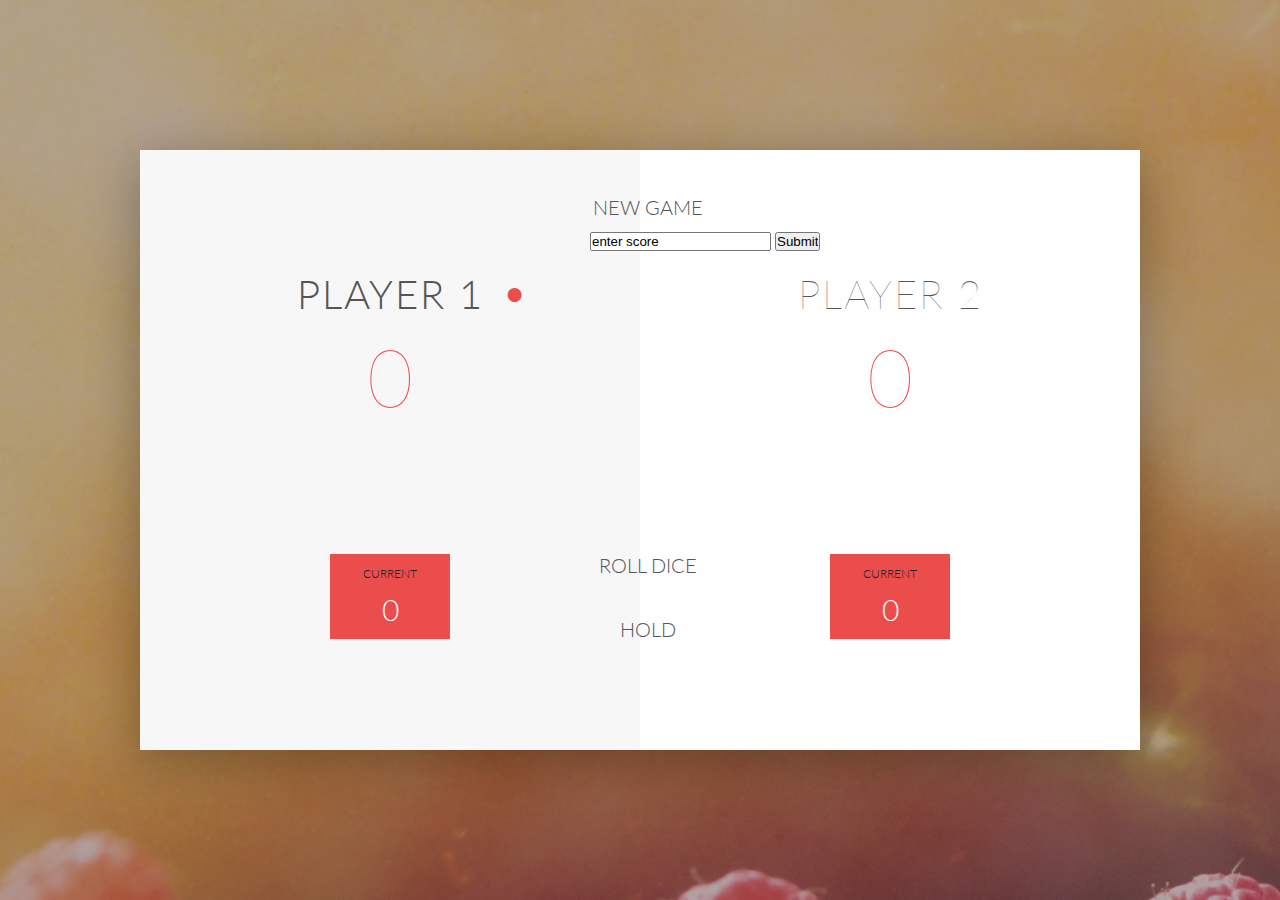
==== 4-DOM-Pig-Game/index.html @ 97829d2d "Move id to div for entire form input." ====
<!DOCTYPE html>
<html lang="en">
    <head>
        <meta charset="UTF-8">
        <link href="https://fonts.googleapis.com/css?family=Lato:100,300,600" rel="stylesheet" type="text/css">
        <link href="http://code.ionicframework.com/ionicons/2.0.1/css/ionicons.min.css" rel="stylesheet" type="text/css">
        <link type="text/css" rel="stylesheet" href="style.css">
        
        <title>Pig Game</title>
    </head>

    <body>
        <div class="wrapper clearfix">
            <div class="player-0-panel active">
                <div class="player-name" id="name-0">Player 1</div>
                <div class="player-score" id="score-0">43</div>
                <div class="player-current-box">
                    <div class="player-current-label">Current</div>
                    <div class="player-current-score" id="current-0">11</div>
                </div>
            </div>
            
            <div class="player-1-panel">
                <div class="player-name" id="name-1">Player 2</div>
                <div class="player-score" id="score-1">72</div>
                <div class="player-current-box">
                    <div class="player-current-label">Current</div>
                    <div class="player-current-score" id="current-1">0</div>
                </div>
            </div>
            
            <button class="btn-new"><i class="ion-ios-plus-outline"></i>New game</button>
            <div id="winningScore">
                <form action="">
                    <input type="text" name="winScore" value="enter score">
                    <input type="submit" value="Submit">
                </form>
            </div>
            <button class="btn-roll"><i class="ion-ios-loop"></i>Roll dice</button>
            <button class="btn-hold"><i class="ion-ios-download-outline"></i>Hold</button>
            
            <img src="dice-5.png" alt="Dice" class="dice">
        </div>
        
        <script src="app.js"></script>
    </body>
</html>
---- 4-DOM-Pig-Game/style.css ----
/**********************************************
*** GENERAL
**********************************************/

* {
    margin: 0;
    padding: 0;
    box-sizing: border-box;
    
}

.clearfix::after {
    content: "";
    display: table;
    clear: both;
}

body {
    background-image: linear-gradient(rgba(62, 20, 20, 0.4), rgba(62, 20, 20, 0.4)), url(back.jpg);
    background-size: cover;
    background-position: center;
    font-family: Lato;
    font-weight: 300;
    position: relative;
    height: 100vh;
    color: #555;
}

.wrapper {
    width: 1000px;
    position: absolute;
    top: 50%;
    left: 50%;
    transform: translate(-50%, -50%);
    background-color: #fff;
    box-shadow: 0px 10px 50px rgba(0, 0, 0, 0.3);
    overflow: hidden;
}

.player-0-panel,
.player-1-panel {
    width: 50%;
    float: left;
    height: 600px;
    padding: 100px;
}



/**********************************************
*** PLAYERS
**********************************************/

.player-name {
    font-size: 40px;
    text-align: center;
    text-transform: uppercase;
    letter-spacing: 2px;
    font-weight: 100;
    margin-top: 20px;
    margin-bottom: 10px;
    position: relative;
}

.player-score {
    text-align: center;
    font-size: 80px;
    font-weight: 100;
    color: #EB4D4D;
    margin-bottom: 130px;
}

.active { background-color: #f7f7f7; }
.active .player-name { font-weight: 300; }

.active .player-name::after {
    content: "\2022";
    font-size: 47px;
    position: absolute;
    color: #EB4D4D;
    top: -7px;
    right: 10px;
    
}

.player-current-box {
    background-color: #EB4D4D;
    color: #fff;
    width: 40%;
    margin: 0 auto;
    padding: 12px;
    text-align: center;
}

.player-current-label {
    text-transform: uppercase;
    margin-bottom: 10px;
    font-size: 12px;
    color: #222;
}

.player-current-score {
    font-size: 30px;
}

button {
    position: absolute;
    width: 200px;
    left: 50%;
    transform: translateX(-50%);
    color: #555;
    background: none;
    border: none;
    font-family: Lato;
    font-size: 20px;
    text-transform: uppercase;
    cursor: pointer;
    font-weight: 300;
    transition: background-color 0.3s, color 0.3s;
}

button:hover { font-weight: 600; }
button:hover i { margin-right: 20px; }

button:focus {
    outline: none;
}

i {
    color: #EB4D4D;
    display: inline-block;
    margin-right: 15px;
    font-size: 32px;
    line-height: 1;
    vertical-align: text-top;
    margin-top: -4px;
    transition: margin 0.3s;
}

.btn-new { top: 45px;}
.btn-roll { top: 403px;}
.btn-hold { top: 467px;}

.dice {
    position: absolute;
    left: 50%;
    top: 178px;
    transform: translateX(-50%);
    height: 100px;
    box-shadow: 0px 10px 60px rgba(0, 0, 0, 0.10);
}

.winner { background-color: #f7f7f7; }
.winner .player-name { font-weight: 300; color: #EB4D4D; }

#winningScore {
    position: absolute;
    left: 45%; 
    top: 80px;
}
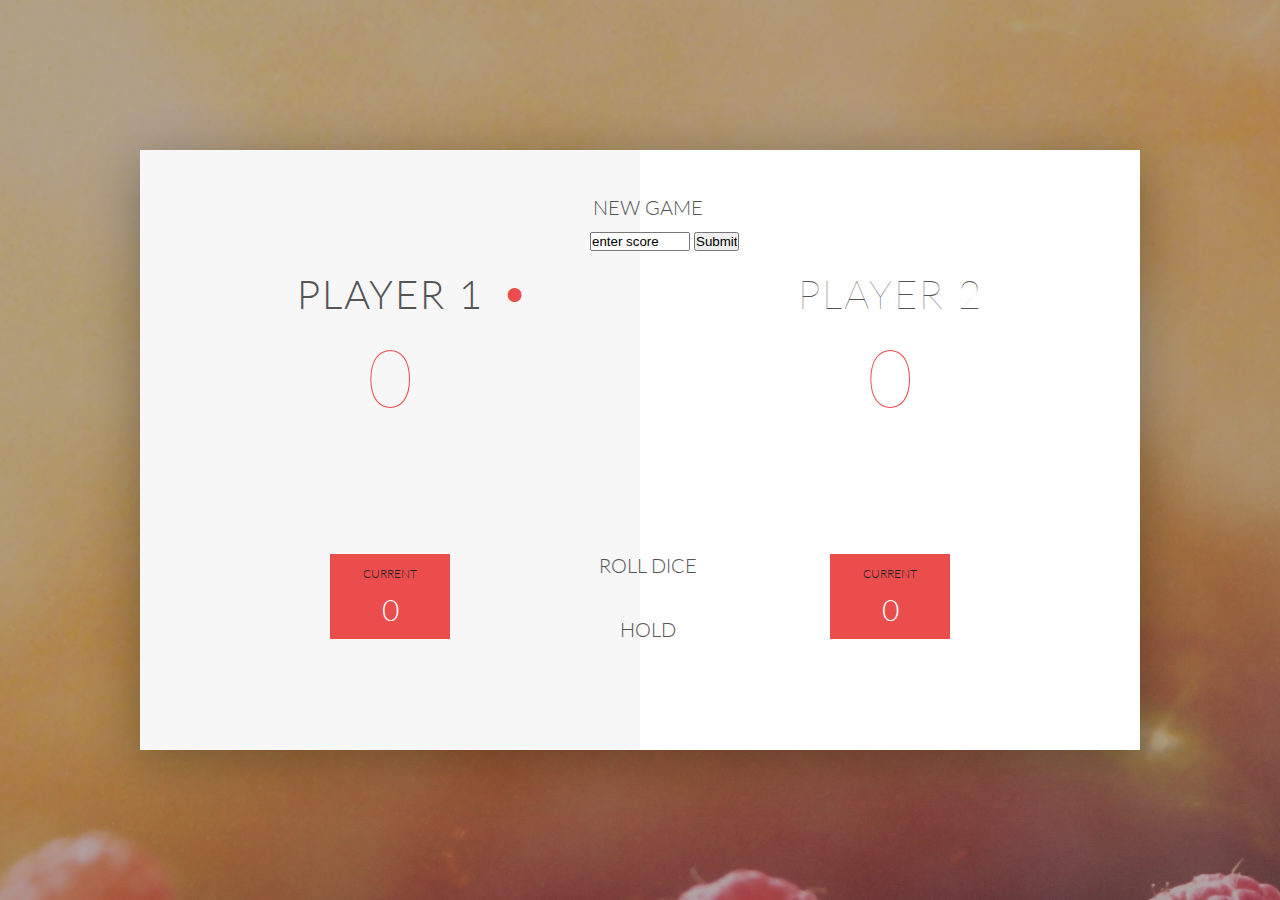
==== commit a892938f: "Add function to enter a  winning score form." ====
--- a/4-DOM-Pig-Game/index.html
+++ b/4-DOM-Pig-Game/index.html
@@ -31,8 +31,8 @@
             
             <button class="btn-new"><i class="ion-ios-plus-outline"></i>New game</button>
             <div id="winningScore">
-                <form action="">
-                    <input type="text" name="winScore" value="enter score">
+                <form onsubmit="return reviewWinScore();">
+                    <input type="text" name="winScore" value="enter score" id="scorefield">
                     <input type="submit" value="Submit">
                 </form>
             </div>
--- a/4-DOM-Pig-Game/style.css
+++ b/4-DOM-Pig-Game/style.css
@@ -157,4 +157,6 @@
     position: absolute;
     left: 45%; 
     top: 80px;
-}+}
+
+#scorefield {width: 100px;}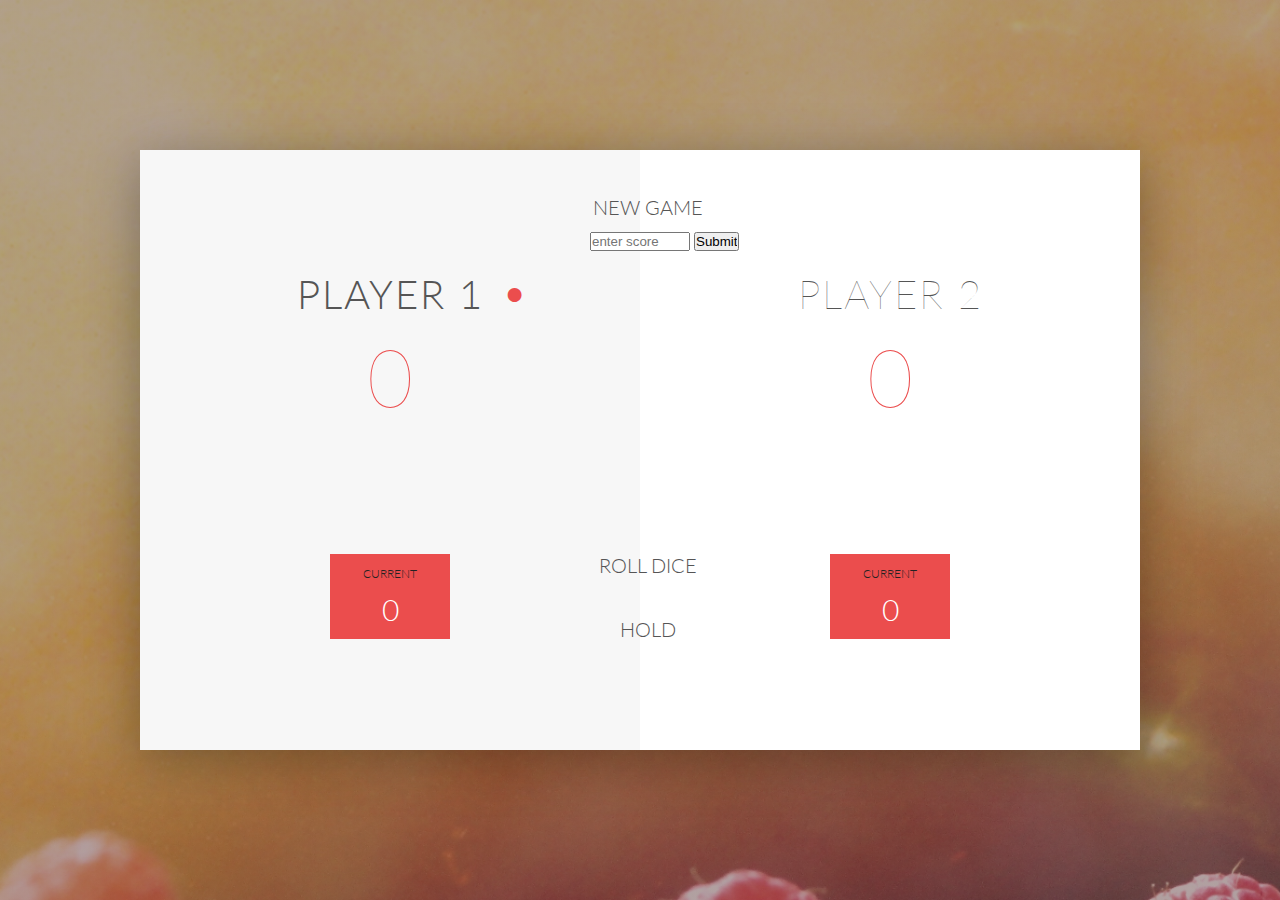
==== commit e899ef13: "Change value attribute for the input to placeholder." ====
--- a/4-DOM-Pig-Game/index.html
+++ b/4-DOM-Pig-Game/index.html
@@ -31,11 +31,12 @@
             
             <button class="btn-new"><i class="ion-ios-plus-outline"></i>New game</button>
             <div id="winningScore">
-                <form onsubmit="return reviewWinScore();">
-                    <input type="text" name="winScore" value="enter score" id="scorefield">
+                <form onsubmit="return receiveWinScore();">
+                    <input type="text" name="winScore" placeholder="enter score" id="scorefield">
                     <input type="submit" value="Submit">
                 </form>
             </div>
+            <div id="gameWinScore"></div>
             <button class="btn-roll"><i class="ion-ios-loop"></i>Roll dice</button>
             <button class="btn-hold"><i class="ion-ios-download-outline"></i>Hold</button>
             
--- a/4-DOM-Pig-Game/style.css
+++ b/4-DOM-Pig-Game/style.css
@@ -140,6 +140,8 @@
 .btn-new { top: 45px;}
 .btn-roll { top: 403px;}
 .btn-hold { top: 467px;}
+#gameWinScore { top: 100px;}
+#winningScore { top: 80px; }
 
 .dice {
     position: absolute;
@@ -153,10 +155,9 @@
 .winner { background-color: #f7f7f7; }
 .winner .player-name { font-weight: 300; color: #EB4D4D; }
 
-#winningScore {
+#winningScore, #gameWinScore {
     position: absolute;
     left: 45%; 
-    top: 80px;
 }
 
 #scorefield {width: 100px;}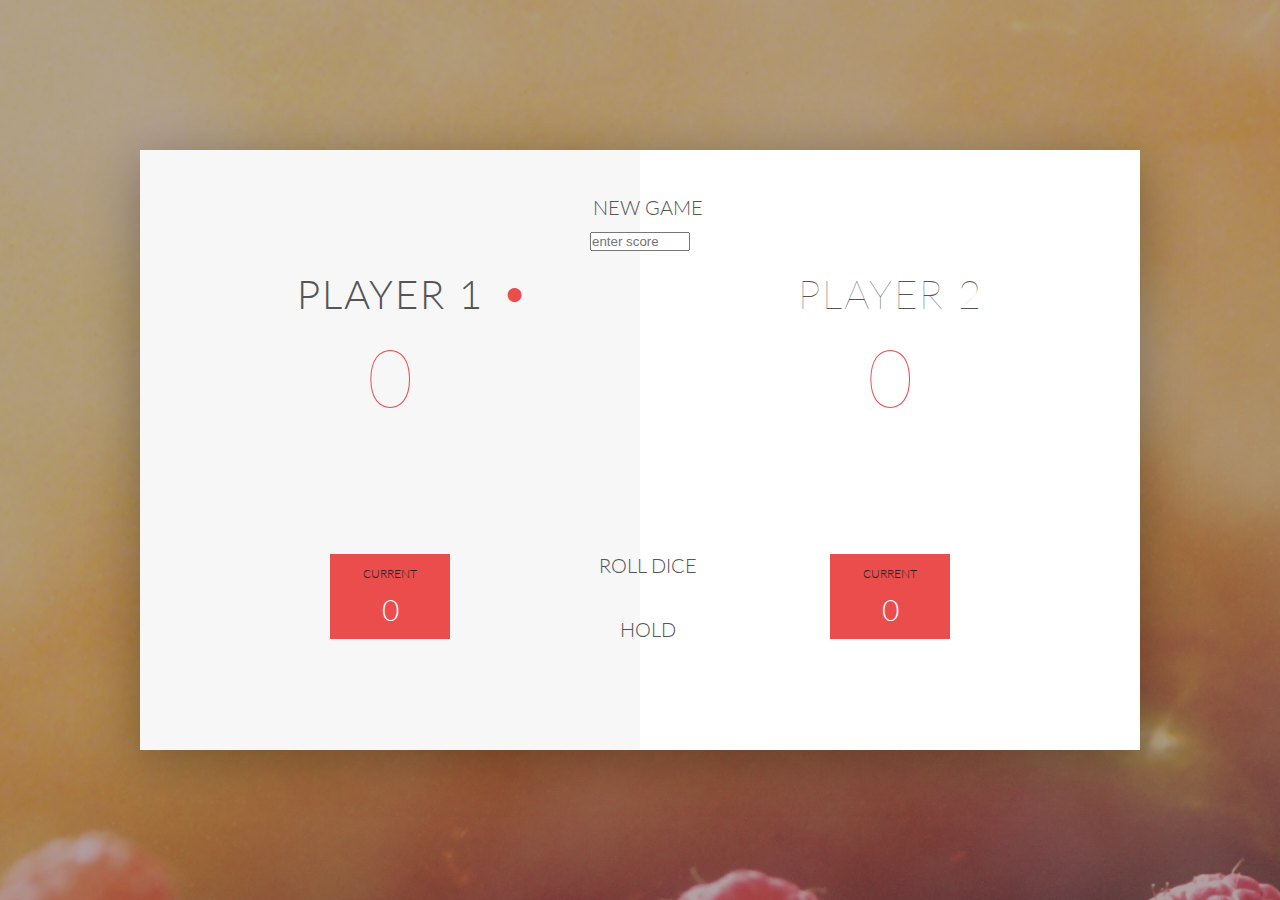
==== commit 78094bb0: "Remove form tags from scorefield input tag." ====
--- a/4-DOM-Pig-Game/index.html
+++ b/4-DOM-Pig-Game/index.html
@@ -31,10 +31,7 @@
             
             <button class="btn-new"><i class="ion-ios-plus-outline"></i>New game</button>
             <div id="winningScore">
-                <form onsubmit="return receiveWinScore();">
                     <input type="text" name="winScore" placeholder="enter score" id="scorefield">
-                    <input type="submit" value="Submit">
-                </form>
             </div>
             <div id="gameWinScore"></div>
             <button class="btn-roll"><i class="ion-ios-loop"></i>Roll dice</button>
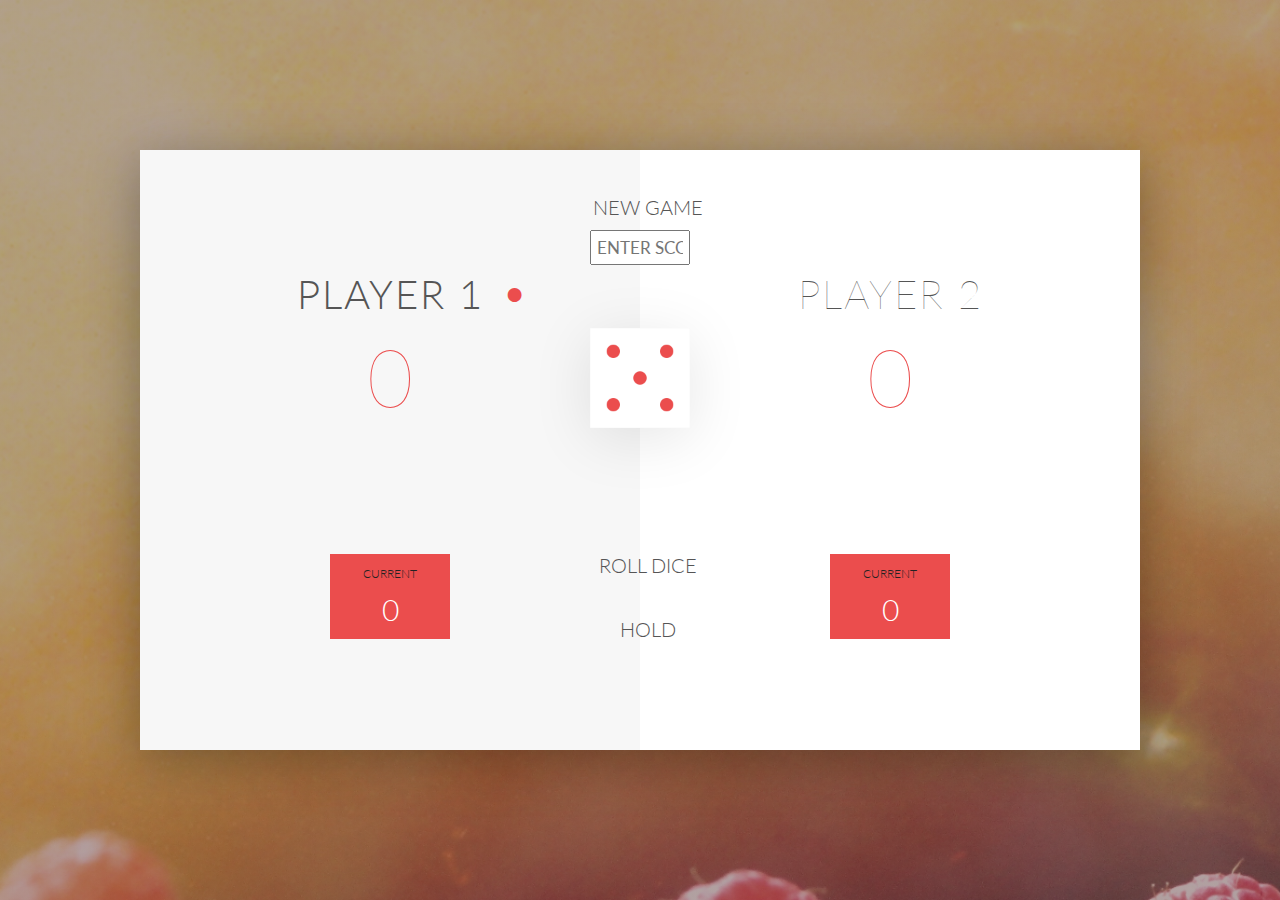
==== commit 8d4ae49a: "Add another dice to the game." ====
--- a/4-DOM-Pig-Game/index.html
+++ b/4-DOM-Pig-Game/index.html
@@ -37,7 +37,8 @@
             <button class="btn-roll"><i class="ion-ios-loop"></i>Roll dice</button>
             <button class="btn-hold"><i class="ion-ios-download-outline"></i>Hold</button>
             
-            <img src="dice-5.png" alt="Dice" class="dice">
+            <img src="dice-5.png" alt="Dice" class="dice" id="dice-1">
+            <img src="dice-5.png" alt="Dice" class="dice" id="dice-2">
         </div>
         
         <script src="app.js"></script>
--- a/4-DOM-Pig-Game/style.css
+++ b/4-DOM-Pig-Game/style.css
@@ -160,4 +160,11 @@
     left: 45%; 
 }
 
-#scorefield {width: 100px;}+#scorefield {
+    width: 100px;
+    font-size: 17px;
+    font-family: 'Lato';
+    padding: 5px;
+    text-align: center;
+    text-transform: uppercase;
+}